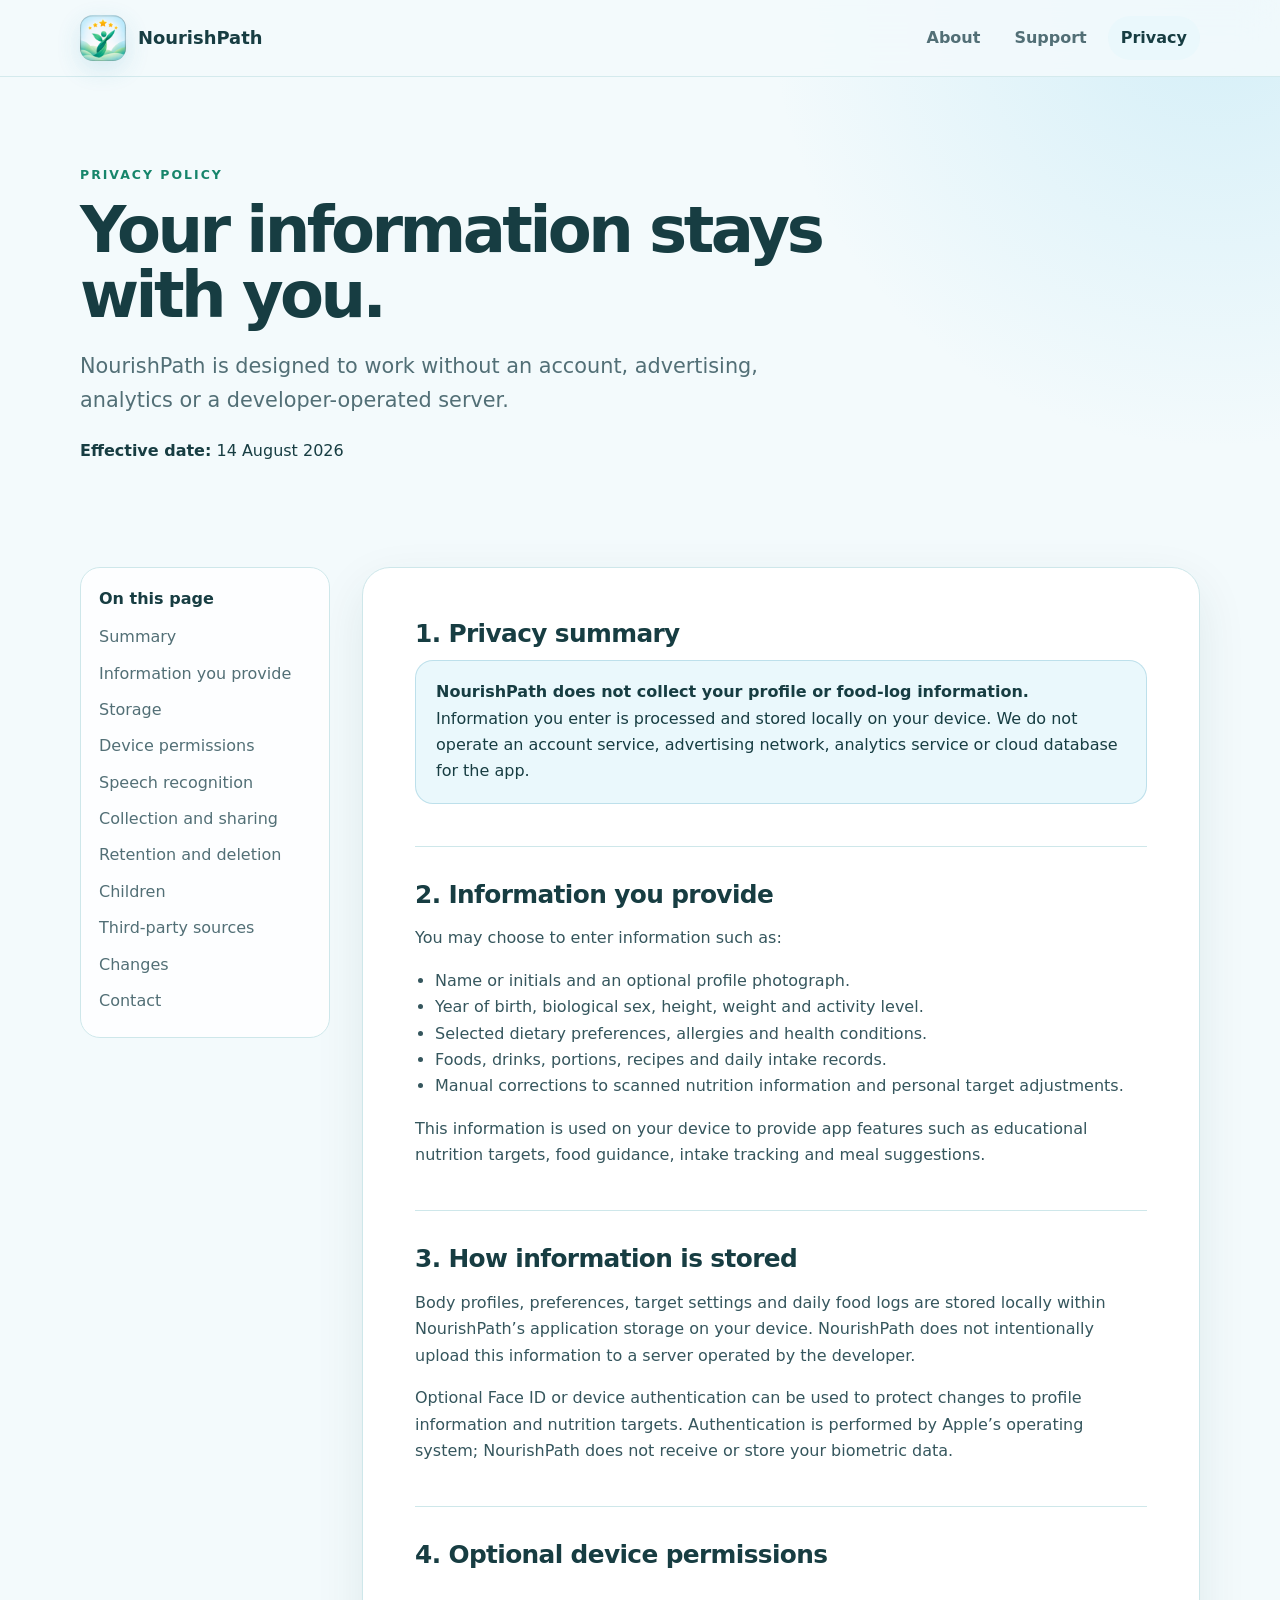
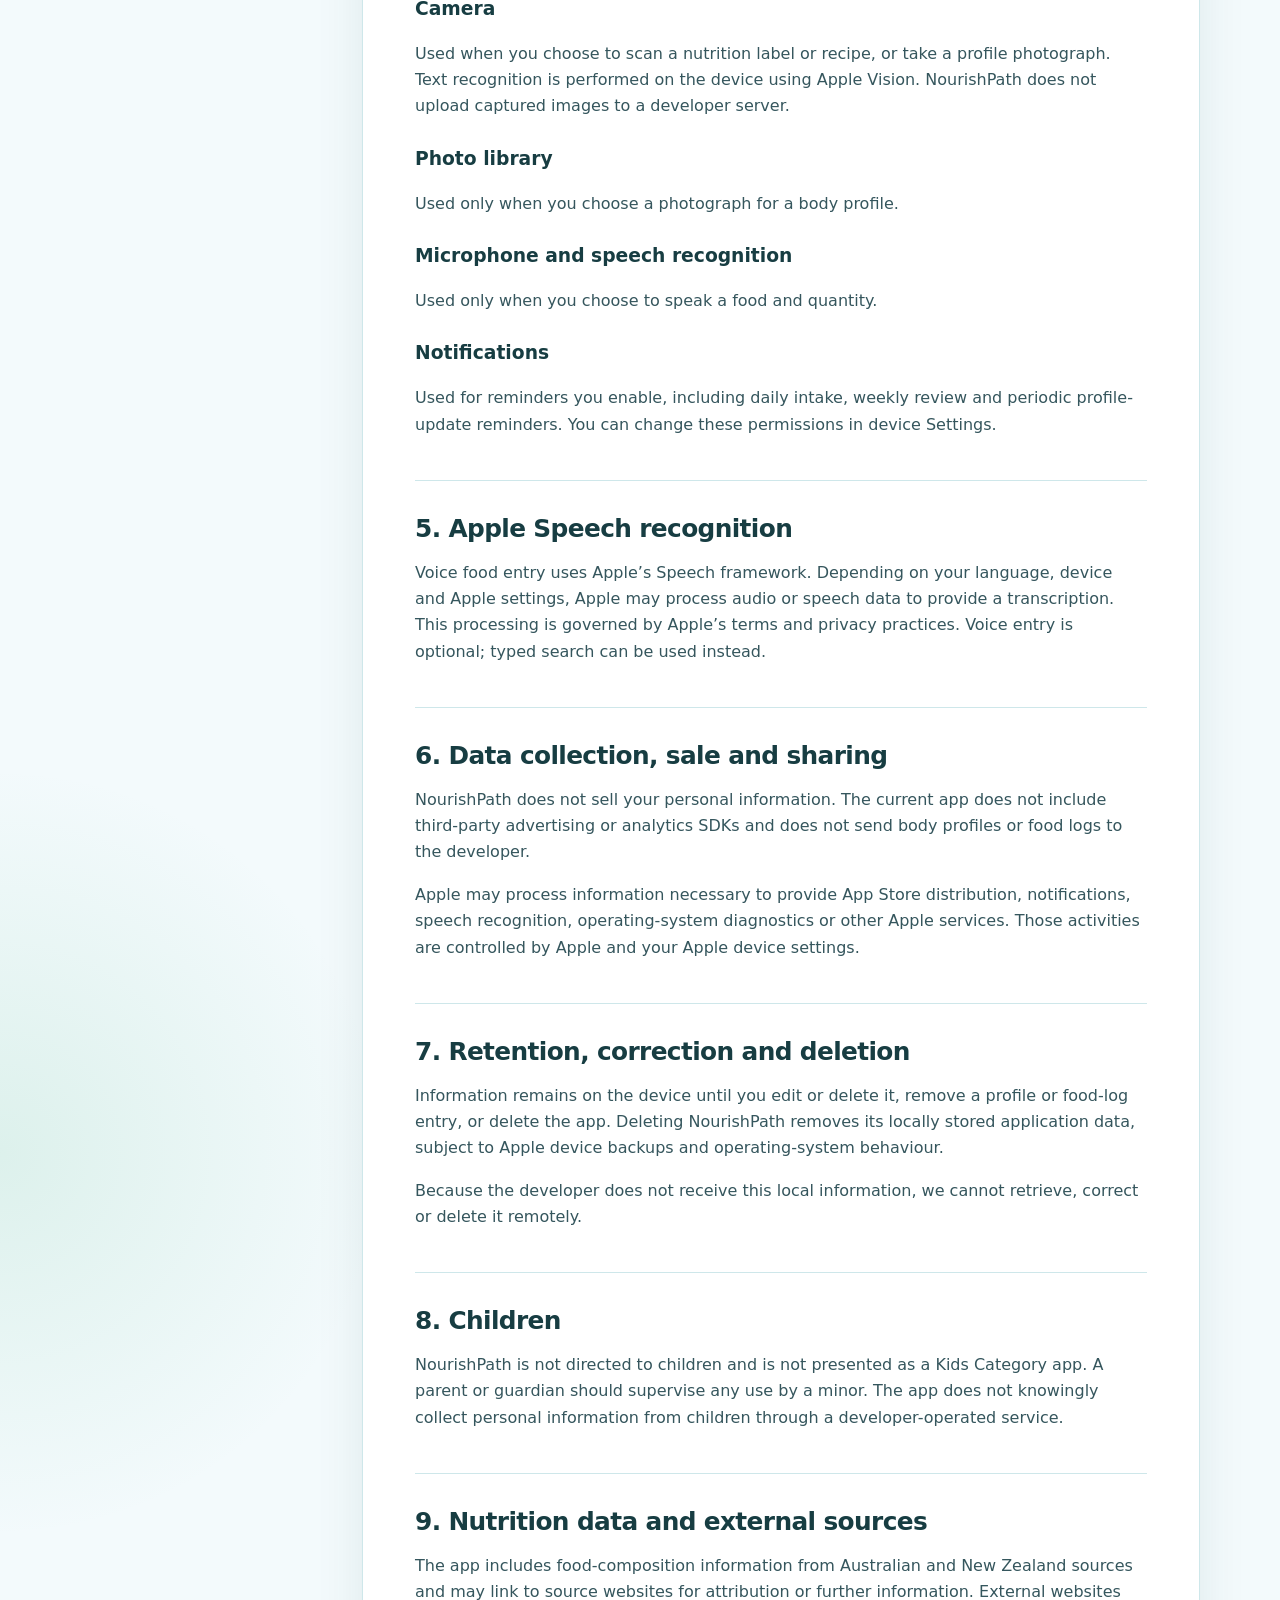
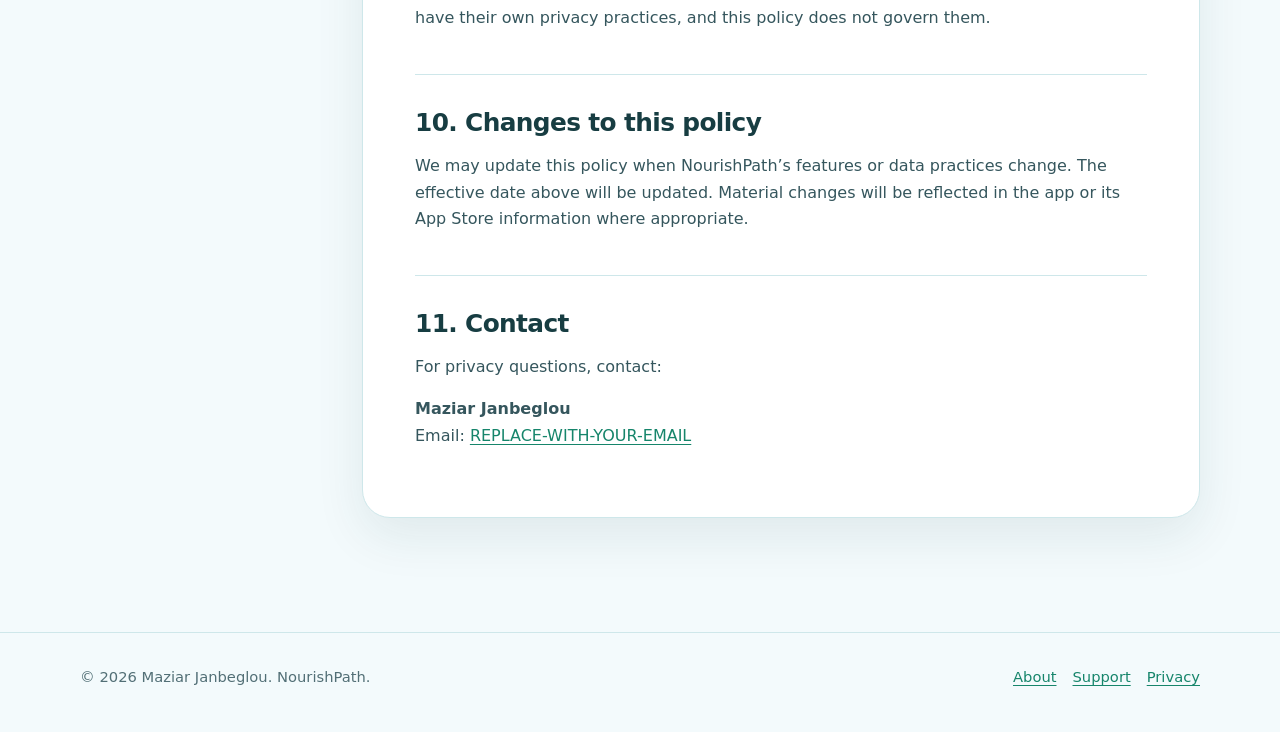
==== privacy.htm @ 03e22d19 "Add files via upload" ====
<!doctype html>
<html lang="en-NZ">
<head>
  <meta charset="utf-8"><meta name="viewport" content="width=device-width, initial-scale=1">
  <meta name="description" content="NourishPath privacy policy."><title>Privacy Policy — NourishPath</title>
  <link rel="icon" href="assets/nourishpath-logo.png"><link rel="stylesheet" href="styles.css">
</head>
<body>
  <header class="site-header"><nav class="nav wrap" aria-label="Main navigation"><a class="brand" href="index.htm"><img src="assets/nourishpath-logo.png" alt=""><span>NourishPath</span></a><div class="nav-links"><a href="index.htm">About</a><a href="support.htm">Support</a><a aria-current="page" href="privacy.htm">Privacy</a></div></nav></header>
  <main>
    <section class="hero legal"><div class="wrap"><div class="eyebrow">Privacy policy</div><h1>Your information stays with you.</h1><p class="lede">NourishPath is designed to work without an account, advertising, analytics or a developer-operated server.</p><p><strong>Effective date:</strong> 14 August 2026</p></div></section>
    <section class="section"><div class="content-grid wrap">
      <aside class="toc"><strong>On this page</strong><a href="#summary">Summary</a><a href="#information">Information you provide</a><a href="#storage">Storage</a><a href="#permissions">Device permissions</a><a href="#speech">Speech recognition</a><a href="#sharing">Collection and sharing</a><a href="#retention">Retention and deletion</a><a href="#children">Children</a><a href="#sources">Third-party sources</a><a href="#changes">Changes</a><a href="#contact">Contact</a></aside>
      <article class="document">
        <section id="summary"><h2>1. Privacy summary</h2><div class="notice"><strong>NourishPath does not collect your profile or food-log information.</strong> Information you enter is processed and stored locally on your device. We do not operate an account service, advertising network, analytics service or cloud database for the app.</div></section>
        <section id="information"><h2>2. Information you provide</h2><p>You may choose to enter information such as:</p><ul><li>Name or initials and an optional profile photograph.</li><li>Year of birth, biological sex, height, weight and activity level.</li><li>Selected dietary preferences, allergies and health conditions.</li><li>Foods, drinks, portions, recipes and daily intake records.</li><li>Manual corrections to scanned nutrition information and personal target adjustments.</li></ul><p>This information is used on your device to provide app features such as educational nutrition targets, food guidance, intake tracking and meal suggestions.</p></section>
        <section id="storage"><h2>3. How information is stored</h2><p>Body profiles, preferences, target settings and daily food logs are stored locally within NourishPath’s application storage on your device. NourishPath does not intentionally upload this information to a server operated by the developer.</p><p>Optional Face ID or device authentication can be used to protect changes to profile information and nutrition targets. Authentication is performed by Apple’s operating system; NourishPath does not receive or store your biometric data.</p></section>
        <section id="permissions"><h2>4. Optional device permissions</h2><h3>Camera</h3><p>Used when you choose to scan a nutrition label or recipe, or take a profile photograph. Text recognition is performed on the device using Apple Vision. NourishPath does not upload captured images to a developer server.</p><h3>Photo library</h3><p>Used only when you choose a photograph for a body profile.</p><h3>Microphone and speech recognition</h3><p>Used only when you choose to speak a food and quantity.</p><h3>Notifications</h3><p>Used for reminders you enable, including daily intake, weekly review and periodic profile-update reminders. You can change these permissions in device Settings.</p></section>
        <section id="speech"><h2>5. Apple Speech recognition</h2><p>Voice food entry uses Apple’s Speech framework. Depending on your language, device and Apple settings, Apple may process audio or speech data to provide a transcription. This processing is governed by Apple’s terms and privacy practices. Voice entry is optional; typed search can be used instead.</p></section>
        <section id="sharing"><h2>6. Data collection, sale and sharing</h2><p>NourishPath does not sell your personal information. The current app does not include third-party advertising or analytics SDKs and does not send body profiles or food logs to the developer.</p><p>Apple may process information necessary to provide App Store distribution, notifications, speech recognition, operating-system diagnostics or other Apple services. Those activities are controlled by Apple and your Apple device settings.</p></section>
        <section id="retention"><h2>7. Retention, correction and deletion</h2><p>Information remains on the device until you edit or delete it, remove a profile or food-log entry, or delete the app. Deleting NourishPath removes its locally stored application data, subject to Apple device backups and operating-system behaviour.</p><p>Because the developer does not receive this local information, we cannot retrieve, correct or delete it remotely.</p></section>
        <section id="children"><h2>8. Children</h2><p>NourishPath is not directed to children and is not presented as a Kids Category app. A parent or guardian should supervise any use by a minor. The app does not knowingly collect personal information from children through a developer-operated service.</p></section>
        <section id="sources"><h2>9. Nutrition data and external sources</h2><p>The app includes food-composition information from Australian and New Zealand sources and may link to source websites for attribution or further information. External websites have their own privacy practices, and this policy does not govern them.</p></section>
        <section id="changes"><h2>10. Changes to this policy</h2><p>We may update this policy when NourishPath’s features or data practices change. The effective date above will be updated. Material changes will be reflected in the app or its App Store information where appropriate.</p></section>
        <section id="contact"><h2>11. Contact</h2><p>For privacy questions, contact:</p><p><strong>Maziar Janbeglou</strong><br>Email: <a href="mailto:REPLACE-WITH-YOUR-EMAIL">REPLACE-WITH-YOUR-EMAIL</a></p></section>
      </article>
    </div></section>
  </main>
  <footer class="site-footer"><div class="footer-row wrap"><span>© 2026 Maziar Janbeglou. NourishPath.</span><div class="footer-links"><a href="index.htm">About</a><a href="support.htm">Support</a><a href="privacy.htm">Privacy</a></div></div></footer>
</body></html>
---- styles.css ----
:root {
  --ink: #173d42;
  --muted: #526f76;
  --paper: #f3fafc;
  --panel: #ffffff;
  --blue: #2e92b4;
  --sky: #78cdea;
  --blue-soft: #eaf8fc;
  --green: #16856b;
  --fresh: #55b98a;
  --green-soft: #e7f7ef;
  --rule: #cee7ea;
  --warn: #da821e;
  --shadow: 0 18px 50px rgba(23, 61, 66, .09);
}

* { box-sizing: border-box; }
html { scroll-behavior: smooth; }
body {
  margin: 0;
  color: var(--ink);
  background:
    radial-gradient(circle at 95% 0%, rgba(120,205,234,.25), transparent 28rem),
    radial-gradient(circle at 0% 70%, rgba(85,185,138,.14), transparent 24rem),
    var(--paper);
  font-family: ui-rounded, "SF Pro Rounded", "Avenir Next", system-ui, -apple-system, BlinkMacSystemFont, "Segoe UI", sans-serif;
  line-height: 1.65;
}
a { color: var(--green); text-underline-offset: 3px; }
a:hover { color: var(--blue); }
.wrap { width: min(1120px, calc(100% - 36px)); margin: 0 auto; }
.site-header {
  position: sticky; top: 0; z-index: 20;
  border-bottom: 1px solid rgba(206,231,234,.8);
  background: rgba(243,250,252,.88);
  backdrop-filter: blur(18px);
}
.nav { min-height: 76px; display: flex; align-items: center; gap: 24px; }
.brand { display: flex; align-items: center; gap: 12px; color: var(--ink); text-decoration: none; font-weight: 800; font-size: 1.12rem; }
.brand img { width: 46px; height: 46px; border-radius: 13px; box-shadow: 0 8px 24px rgba(46,146,180,.16); }
.nav-links { display: flex; gap: 8px; margin-left: auto; }
.nav-links a { color: var(--muted); text-decoration: none; font-weight: 700; padding: 9px 13px; border-radius: 999px; }
.nav-links a:hover, .nav-links a[aria-current="page"] { color: var(--ink); background: var(--blue-soft); }
.hero { padding: 88px 0 52px; }
.hero-grid { display: grid; grid-template-columns: 1.2fr .8fr; gap: 56px; align-items: center; }
.eyebrow { color: var(--green); font-size: .78rem; font-weight: 850; letter-spacing: .16em; text-transform: uppercase; }
h1 { margin: 12px 0 18px; max-width: 820px; font-size: clamp(2.5rem, 6vw, 5.2rem); line-height: 1.02; letter-spacing: -.055em; }
.legal h1 { font-size: clamp(2.3rem, 5vw, 4.25rem); }
.lede { max-width: 720px; color: var(--muted); font-size: clamp(1.05rem, 2vw, 1.3rem); }
.hero-logo { width: min(100%, 330px); justify-self: center; border-radius: 30%; box-shadow: var(--shadow); }
.actions { display: flex; flex-wrap: wrap; gap: 12px; margin-top: 28px; }
.button { display: inline-flex; align-items: center; justify-content: center; min-height: 48px; padding: 0 20px; border-radius: 15px; background: var(--green); color: white; text-decoration: none; font-weight: 800; box-shadow: 0 10px 24px rgba(22,133,107,.18); }
.button.secondary { color: var(--ink); background: var(--blue-soft); box-shadow: none; }
.section { padding: 34px 0 74px; }
.section h2 { margin: 0 0 12px; font-size: clamp(1.65rem, 3vw, 2.4rem); line-height: 1.15; letter-spacing: -.025em; }
.section-intro { color: var(--muted); max-width: 740px; margin-bottom: 28px; }
.cards { display: grid; grid-template-columns: repeat(3, 1fr); gap: 18px; }
.card { padding: 25px; border: 1px solid var(--rule); border-radius: 24px; background: rgba(255,255,255,.9); box-shadow: 0 12px 32px rgba(23,61,66,.05); }
.card h3 { margin: 9px 0 8px; font-size: 1.1rem; }
.card p { margin: 0; color: var(--muted); }
.icon { display: grid; place-items: center; width: 44px; height: 44px; border-radius: 14px; color: var(--green); background: var(--green-soft); font-size: 1.25rem; font-weight: 900; }
.content-grid { display: grid; grid-template-columns: 250px 1fr; gap: 32px; align-items: start; }
.toc { position: sticky; top: 104px; padding: 18px; border: 1px solid var(--rule); border-radius: 20px; background: rgba(255,255,255,.8); }
.toc strong { display: block; margin-bottom: 7px; }
.toc a { display: block; padding: 5px 0; color: var(--muted); text-decoration: none; }
.document { padding: clamp(24px, 5vw, 52px); border: 1px solid var(--rule); border-radius: 28px; background: var(--panel); box-shadow: var(--shadow); }
.document section + section { margin-top: 42px; padding-top: 34px; border-top: 1px solid var(--rule); }
.document h2 { margin: 0 0 12px; font-size: 1.55rem; }
.document h3 { margin: 24px 0 8px; }
.document p, .document li { color: #35565d; }
.document ul { padding-left: 1.25rem; }
.notice { padding: 18px 20px; border: 1px solid rgba(46,146,180,.24); border-radius: 18px; background: var(--blue-soft); }
.warning { border-color: rgba(218,130,30,.25); background: rgba(218,130,30,.08); }
.support-grid { display: grid; grid-template-columns: repeat(2, 1fr); gap: 18px; }
.contact-card { padding: 28px; border-radius: 26px; color: white; background: linear-gradient(135deg, var(--green), #0e6f73); box-shadow: var(--shadow); }
.contact-card a { color: white; }
.faq details { margin-bottom: 12px; border: 1px solid var(--rule); border-radius: 18px; background: var(--panel); overflow: hidden; }
.faq summary { cursor: pointer; padding: 18px 20px; font-weight: 800; }
.faq details p { margin: 0; padding: 0 20px 20px; color: var(--muted); }
.site-footer { margin-top: 40px; padding: 32px 0 42px; border-top: 1px solid var(--rule); color: var(--muted); font-size: .92rem; }
.footer-row { display: flex; justify-content: space-between; gap: 24px; flex-wrap: wrap; }
.footer-links { display: flex; gap: 16px; flex-wrap: wrap; }
@media (max-width: 780px) {
  .nav { align-items: flex-start; padding: 13px 0; }
  .nav-links { gap: 2px; }
  .nav-links a { padding: 8px; font-size: .86rem; }
  .hero { padding-top: 56px; }
  .hero-grid, .content-grid { grid-template-columns: 1fr; }
  .hero-logo { width: 210px; grid-row: 1; }
  .cards, .support-grid { grid-template-columns: 1fr; }
  .toc { position: static; }
}
@media (max-width: 500px) {
  .brand span { display: none; }
  .wrap { width: min(100% - 24px, 1120px); }
  .document { border-radius: 22px; }
}
@media (prefers-reduced-motion: reduce) { html { scroll-behavior: auto; } }
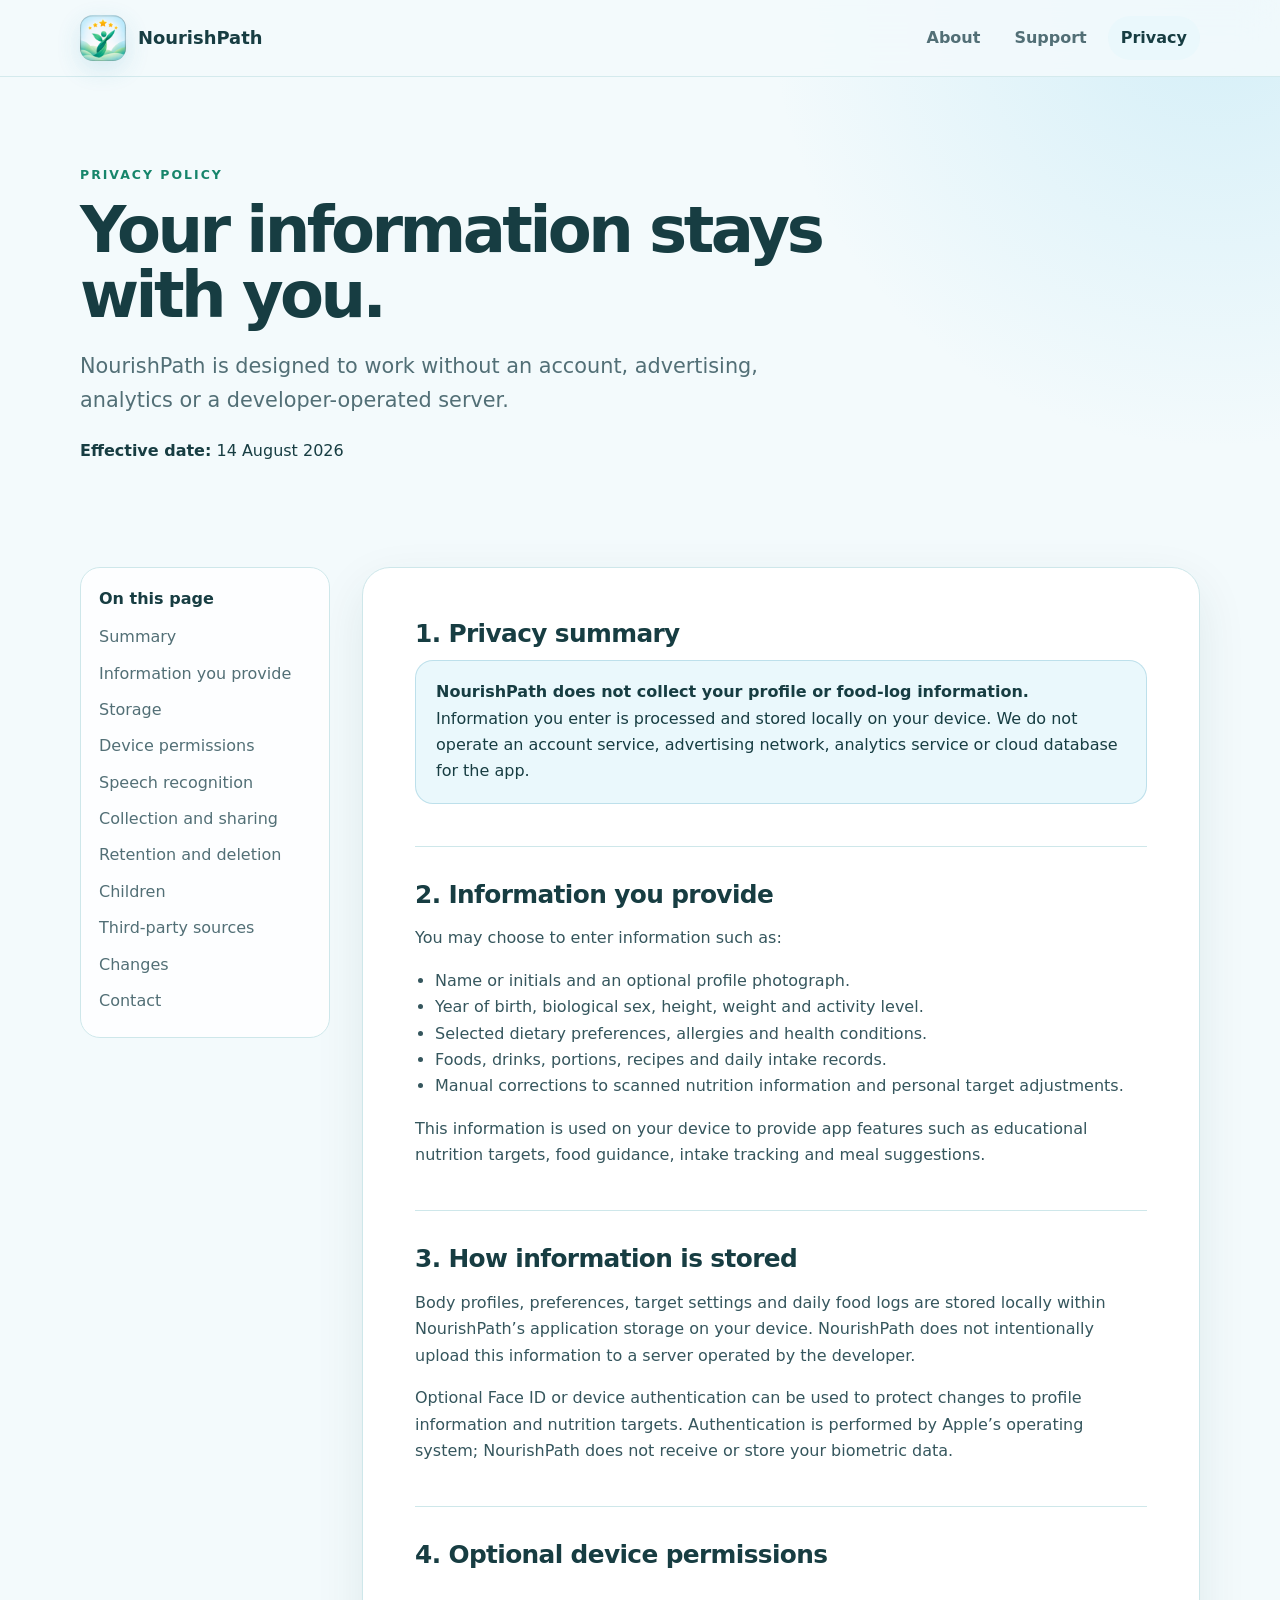
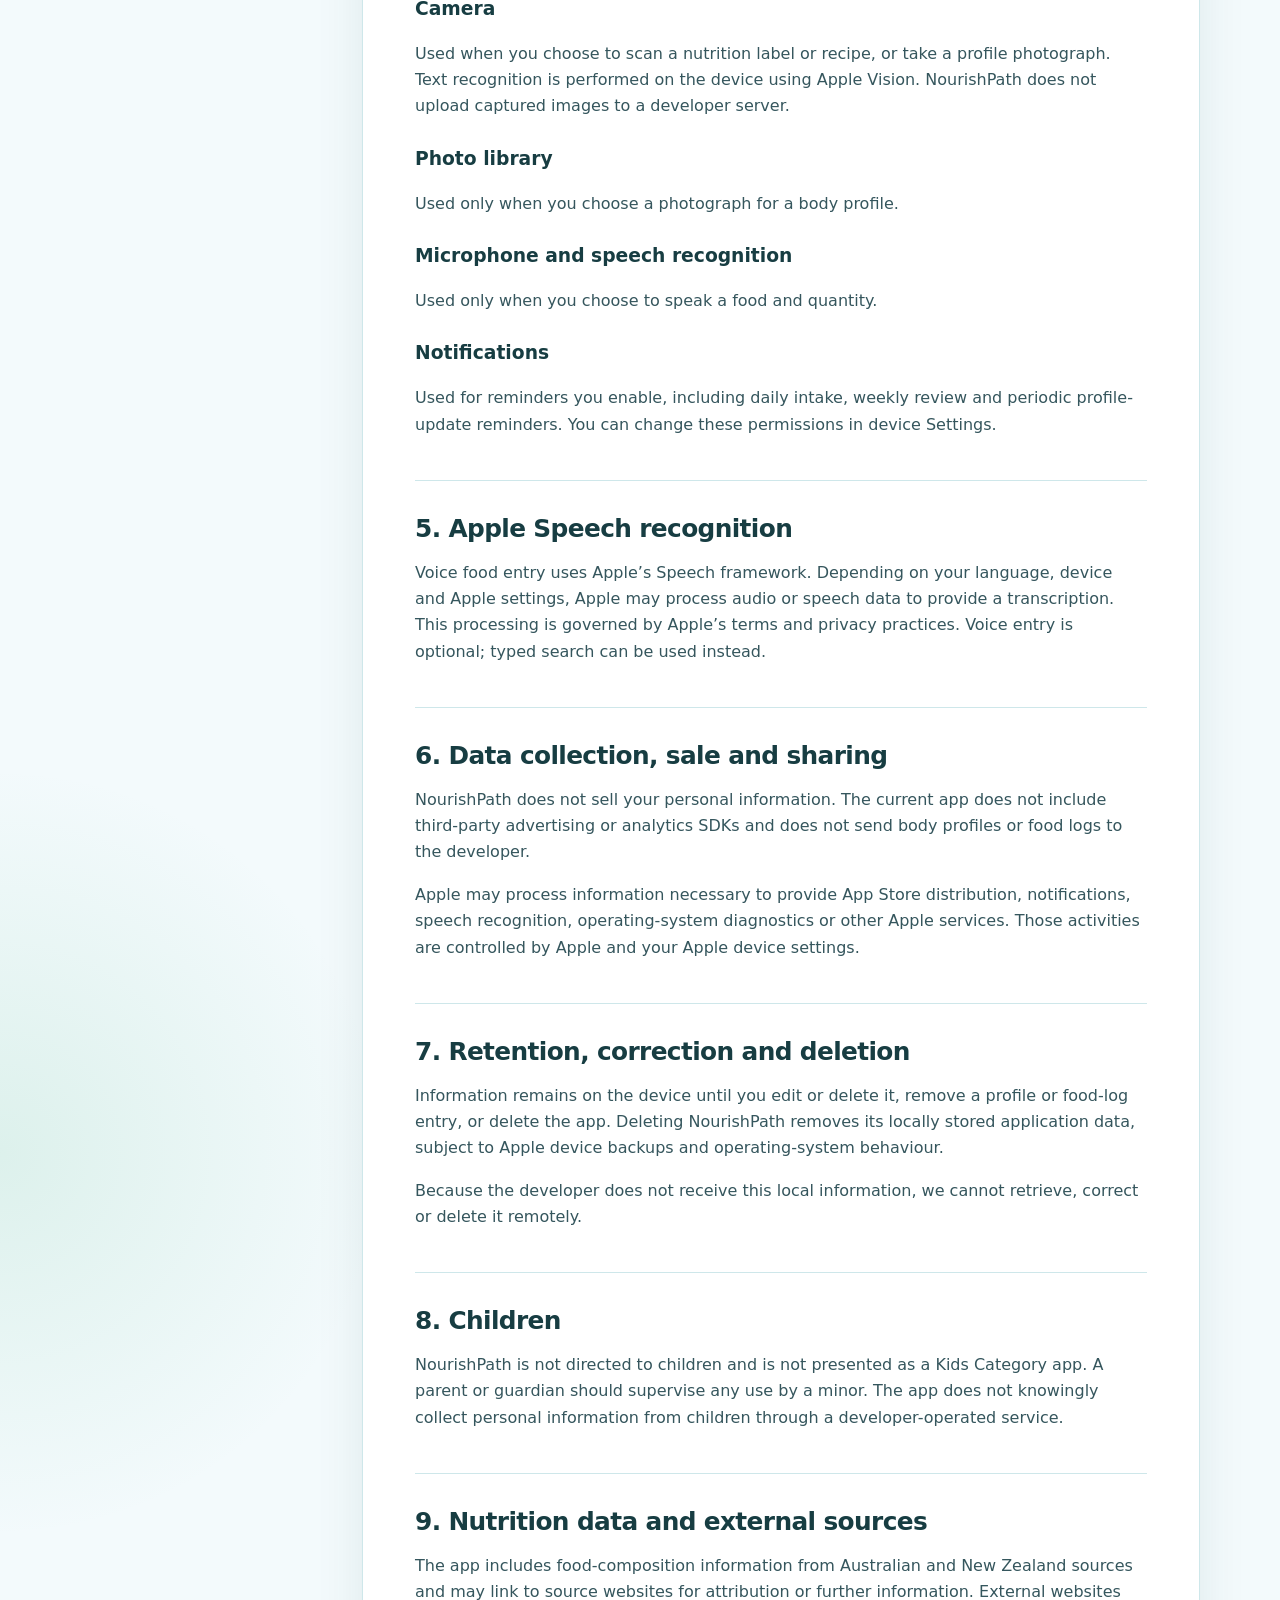
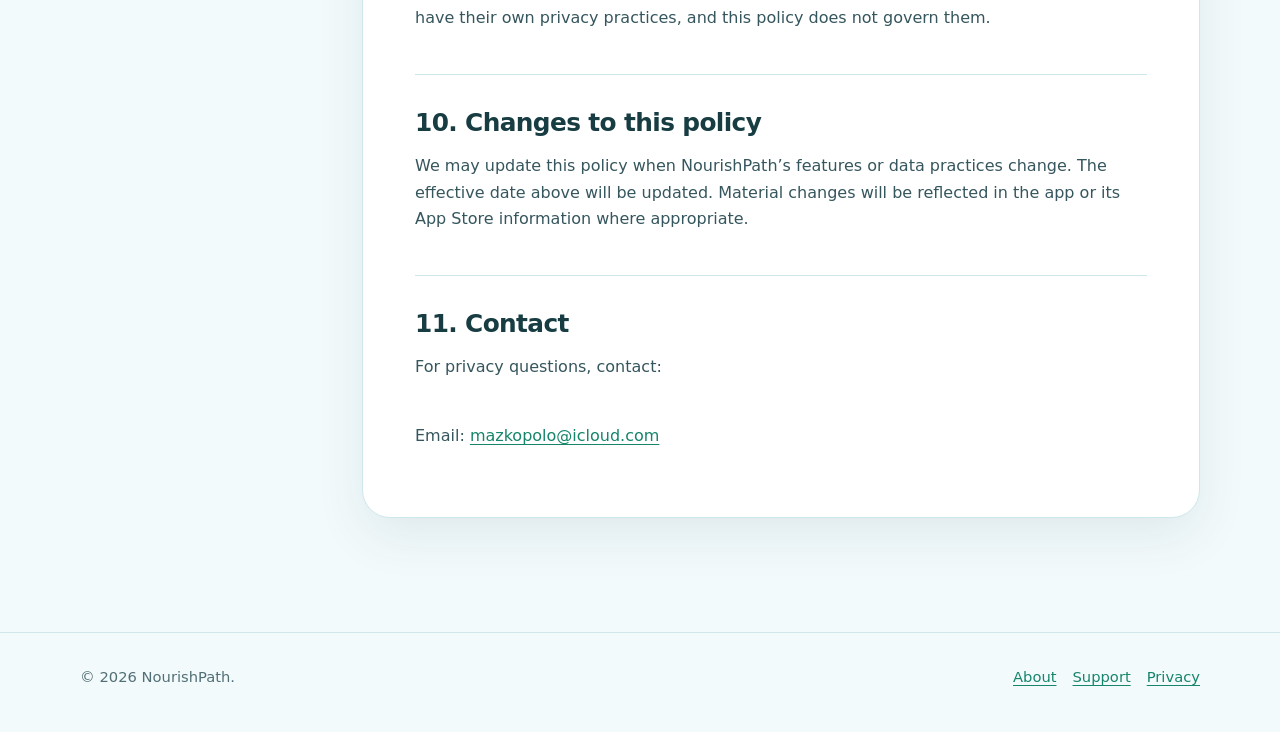
==== commit 9eba1ca5: "Update privacy.htm" ====
--- a/privacy.htm
+++ b/privacy.htm
@@ -22,10 +22,10 @@
         <section id="children"><h2>8. Children</h2><p>NourishPath is not directed to children and is not presented as a Kids Category app. A parent or guardian should supervise any use by a minor. The app does not knowingly collect personal information from children through a developer-operated service.</p></section>
         <section id="sources"><h2>9. Nutrition data and external sources</h2><p>The app includes food-composition information from Australian and New Zealand sources and may link to source websites for attribution or further information. External websites have their own privacy practices, and this policy does not govern them.</p></section>
         <section id="changes"><h2>10. Changes to this policy</h2><p>We may update this policy when NourishPath’s features or data practices change. The effective date above will be updated. Material changes will be reflected in the app or its App Store information where appropriate.</p></section>
-        <section id="contact"><h2>11. Contact</h2><p>For privacy questions, contact:</p><p><strong>Maziar Janbeglou</strong><br>Email: <a href="mailto:REPLACE-WITH-YOUR-EMAIL">REPLACE-WITH-YOUR-EMAIL</a></p></section>
+        <section id="contact"><h2>11. Contact</h2><p>For privacy questions, contact:</p><p><br>Email: <a href="mailto:mazkopolo@icloud.com">mazkopolo@icloud.com</a></p></section>
       </article>
     </div></section>
   </main>
-  <footer class="site-footer"><div class="footer-row wrap"><span>© 2026 Maziar Janbeglou. NourishPath.</span><div class="footer-links"><a href="index.htm">About</a><a href="support.htm">Support</a><a href="privacy.htm">Privacy</a></div></div></footer>
+  <footer class="site-footer"><div class="footer-row wrap"><span>© 2026 NourishPath.</span><div class="footer-links"><a href="index.htm">About</a><a href="support.htm">Support</a><a href="privacy.htm">Privacy</a></div></div></footer>
 </body></html>
 
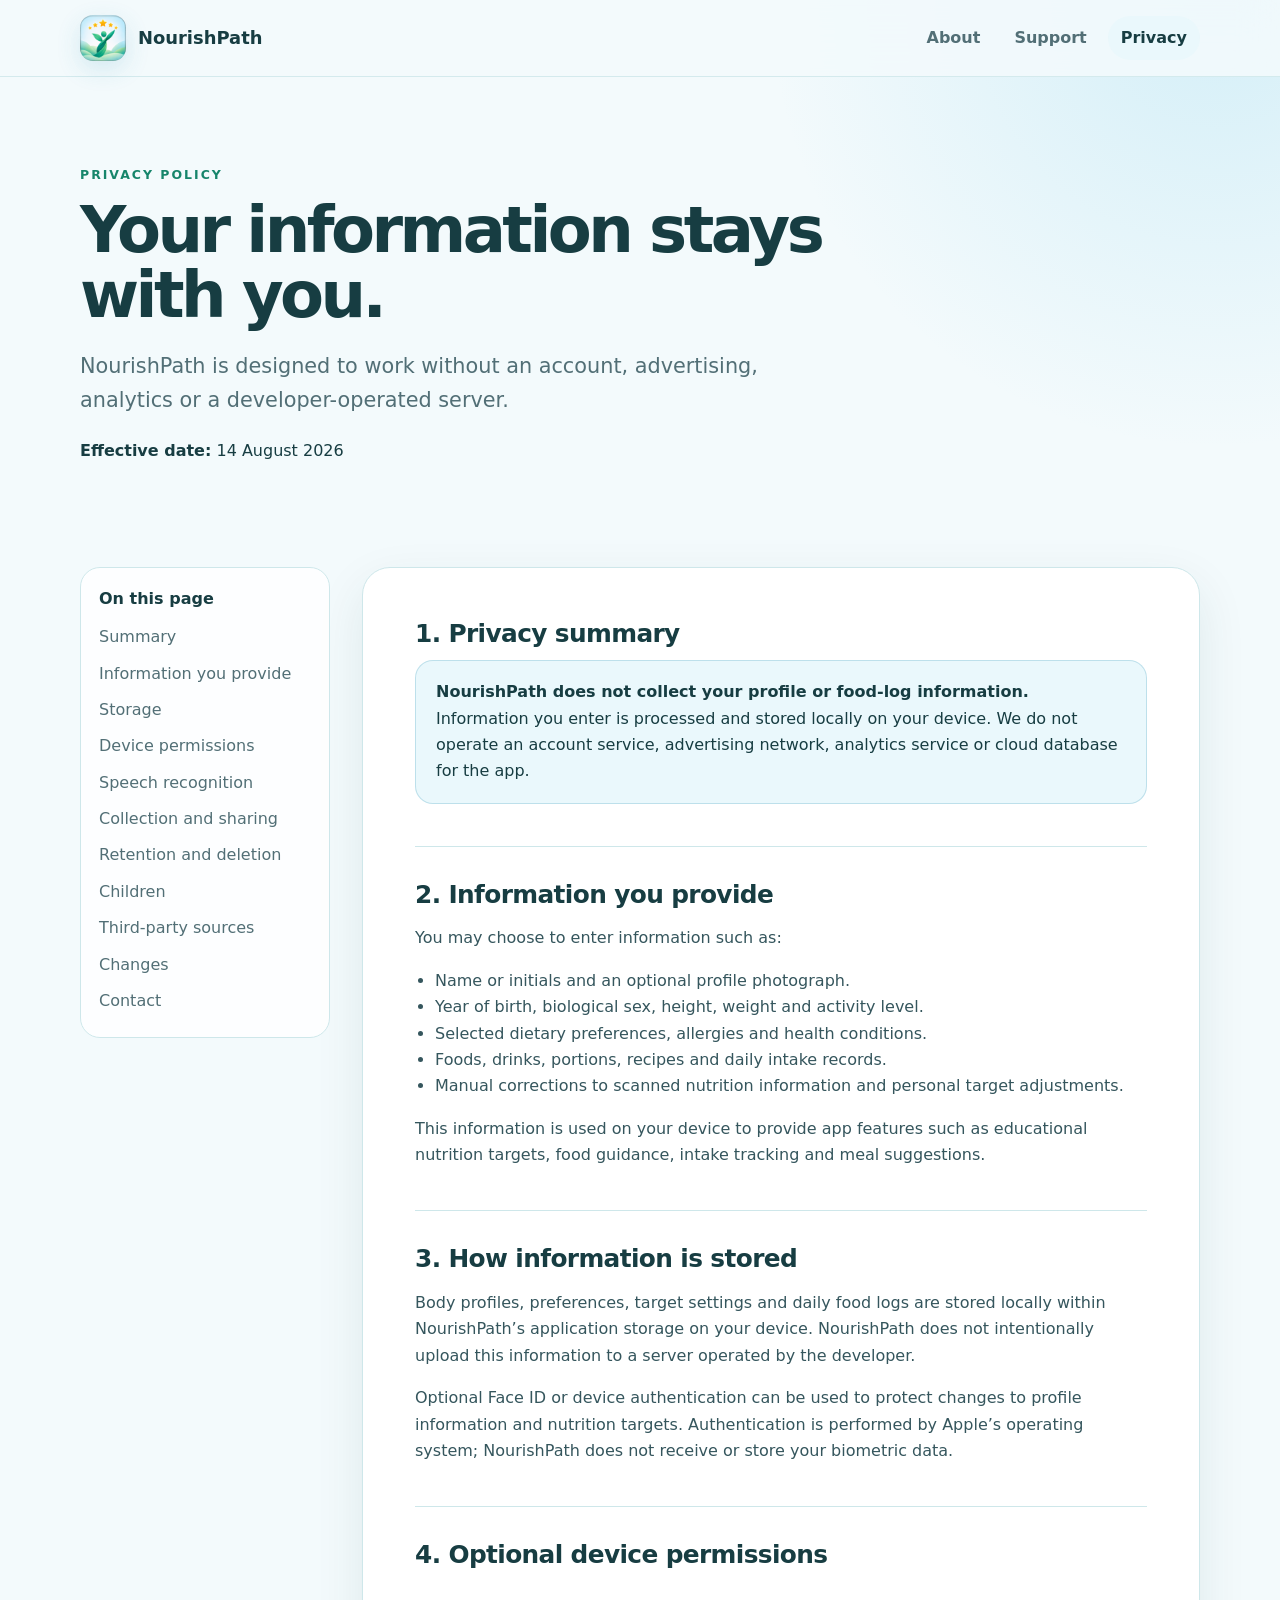
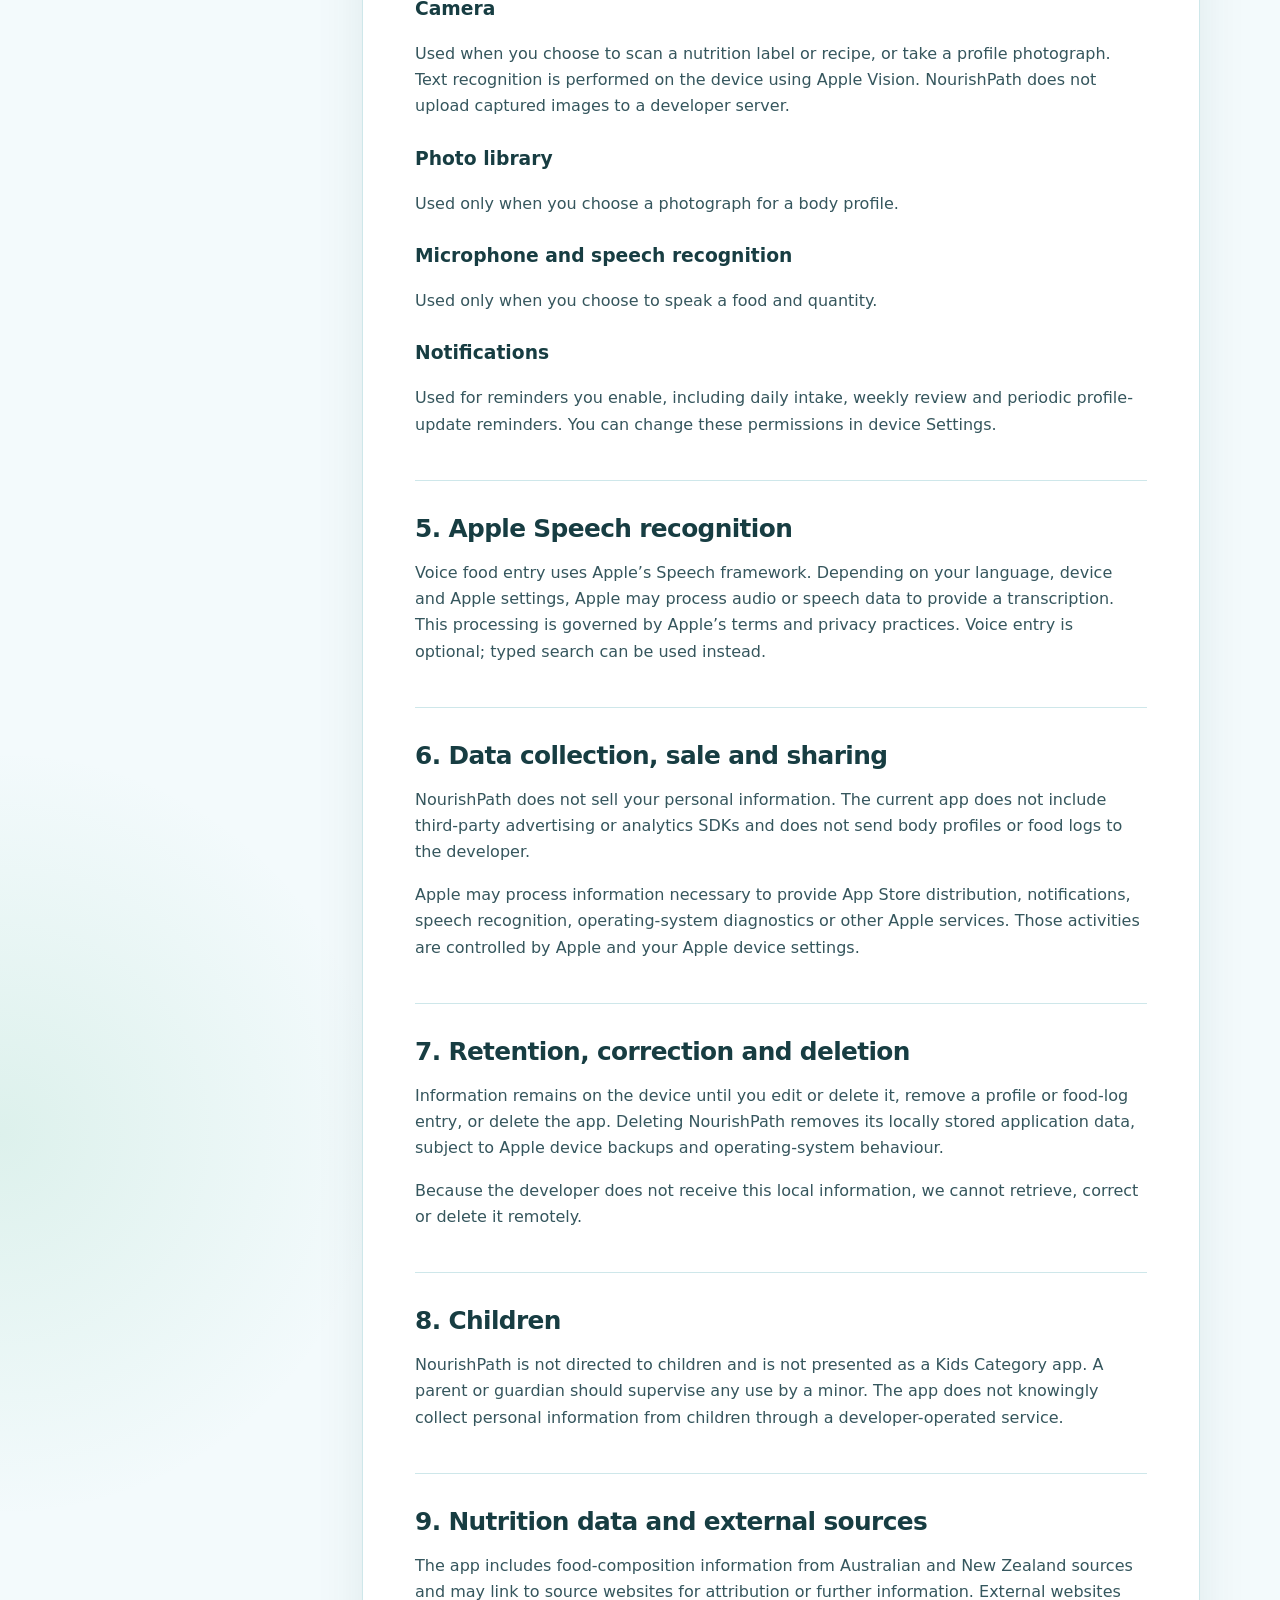
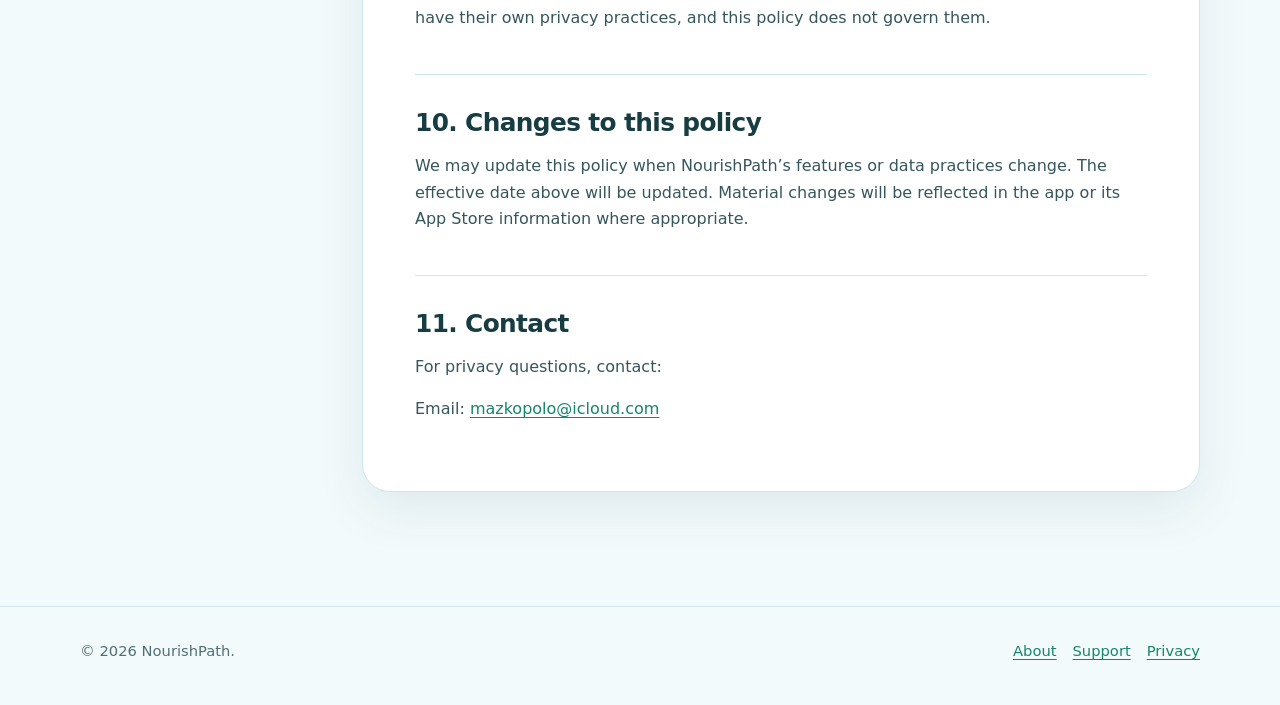
==== commit 95ecd054: "Update privacy.htm" ====
--- a/privacy.htm
+++ b/privacy.htm
@@ -22,7 +22,7 @@
         <section id="children"><h2>8. Children</h2><p>NourishPath is not directed to children and is not presented as a Kids Category app. A parent or guardian should supervise any use by a minor. The app does not knowingly collect personal information from children through a developer-operated service.</p></section>
         <section id="sources"><h2>9. Nutrition data and external sources</h2><p>The app includes food-composition information from Australian and New Zealand sources and may link to source websites for attribution or further information. External websites have their own privacy practices, and this policy does not govern them.</p></section>
         <section id="changes"><h2>10. Changes to this policy</h2><p>We may update this policy when NourishPath’s features or data practices change. The effective date above will be updated. Material changes will be reflected in the app or its App Store information where appropriate.</p></section>
-        <section id="contact"><h2>11. Contact</h2><p>For privacy questions, contact:</p><p><br>Email: <a href="mailto:mazkopolo@icloud.com">mazkopolo@icloud.com</a></p></section>
+        <section id="contact"><h2>11. Contact</h2><p>For privacy questions, contact:</p><p>Email: <a href="mailto:mazkopolo@icloud.com">mazkopolo@icloud.com</a></p></section>
       </article>
     </div></section>
   </main>
